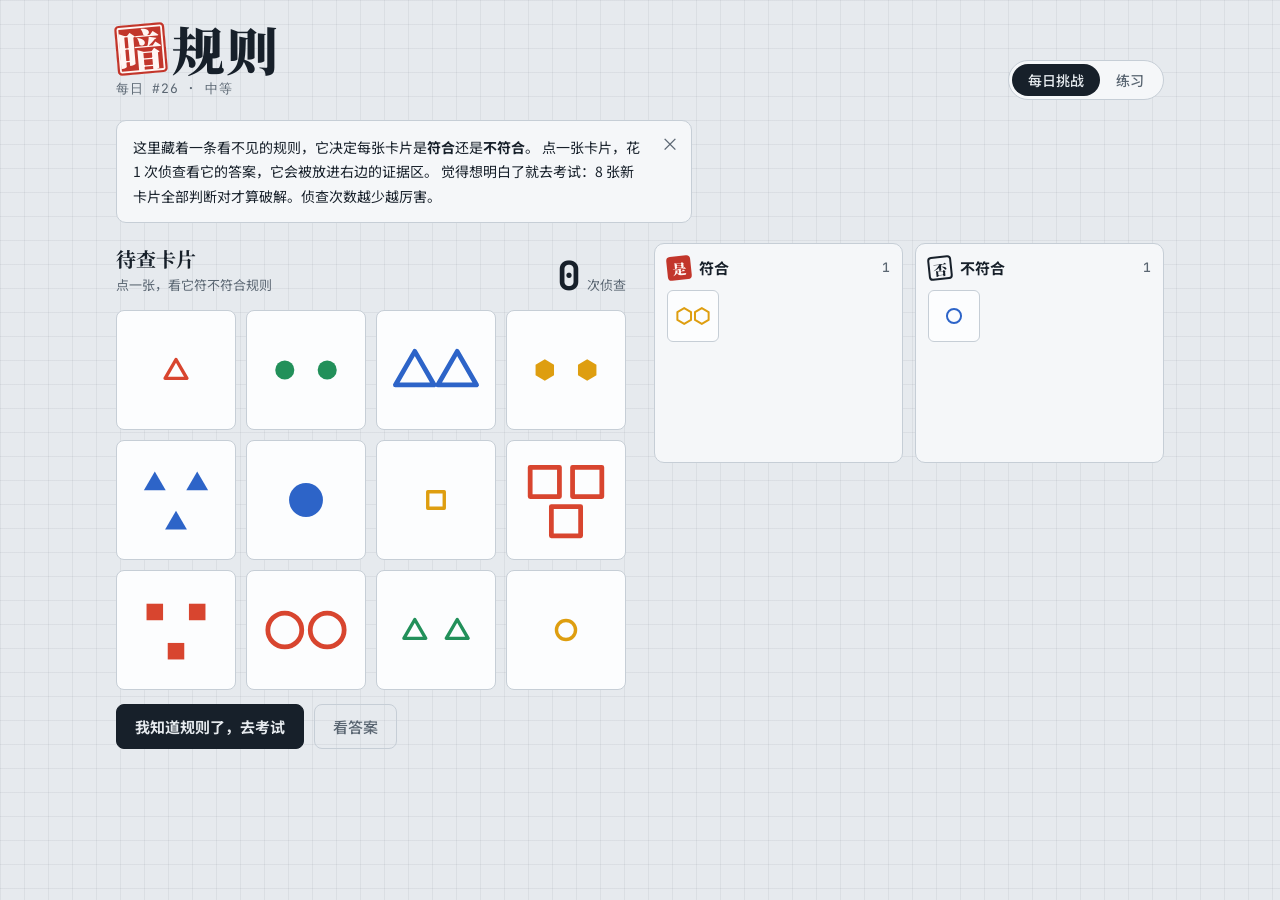
==== hidden-rule/index.html @ b1886784 "Add hidden-rule deduction game; link it from the homepage Co-Authored-By: Claude Opus 5.5 <noreply@a" ====
<!doctype html>
<html lang="zh-CN">
<head>
<meta charset="utf-8">
<meta name="viewport" content="width=device-width, initial-scale=1, viewport-fit=cover">
<title>暗规则</title>
<link rel="preconnect" href="https://fonts.googleapis.com">
<link rel="preconnect" href="https://fonts.gstatic.com" crossorigin>
<link rel="stylesheet" href="https://fonts.googleapis.com/css2?family=Noto+Serif+SC:wght@700;900&family=Noto+Sans+SC:wght@400;500;700&family=JetBrains+Mono:wght@500;700&display=swap">
<style>
/* Layout: an inspection desk on graph paper. Left: unknown cards to probe. Right: two evidence trays (是 / 否). Seals mark every verdict. */
:root {
  --paper: #E6EAEE;
  --sheet: #F5F7F9;
  --card: #FCFDFE;
  --ink: #17202A;
  --muted: #5A6672;
  --line: #C6CED6;
  --grid: rgba(23, 32, 42, 0.055);
  --seal: #C2362B;
  --seal-ink: #FFF6F3;
  --focus: #2D64C8;
  --shadow: rgba(23, 32, 42, 0.14);
  --scrim: rgba(18, 24, 31, 0.55);
  --c-r: #D8452F;
  --c-b: #2D64C8;
  --c-y: #DE9E10;
  --c-g: #22905A;
  --f-display: "Noto Serif SC", "Songti SC", "SimSun", serif;
  --f-body: "Noto Sans SC", "PingFang SC", "Microsoft YaHei", system-ui, sans-serif;
  --f-mono: "JetBrains Mono", ui-monospace, "Cascadia Mono", Consolas, monospace;
}
@media (prefers-color-scheme: dark) {
  :root:not([data-theme="light"]) {
    --paper: #11151A; --sheet: #191E25; --card: #212730; --ink: #E7EAEE; --muted: #98A2AD;
    --line: #2E3640; --grid: rgba(231, 234, 238, 0.04); --seal: #E0574A; --seal-ink: #1A0B09;
    --focus: #6B98F2; --shadow: rgba(0, 0, 0, 0.45); --scrim: rgba(0, 0, 0, 0.65);
    --c-r: #F0644E; --c-b: #5E90F2; --c-y: #F2BA36; --c-g: #3EBC79;
    color-scheme: dark;
  }
}
:root[data-theme="dark"] {
  --paper: #11151A; --sheet: #191E25; --card: #212730; --ink: #E7EAEE; --muted: #98A2AD;
  --line: #2E3640; --grid: rgba(231, 234, 238, 0.04); --seal: #E0574A; --seal-ink: #1A0B09;
  --focus: #6B98F2; --shadow: rgba(0, 0, 0, 0.45); --scrim: rgba(0, 0, 0, 0.65);
  --c-r: #F0644E; --c-b: #5E90F2; --c-y: #F2BA36; --c-g: #3EBC79;
  color-scheme: dark;
}

*, *::before, *::after { box-sizing: border-box; }
[hidden] { display: none !important; }
html, body { min-height: 100%; }
body { margin: 0; }
body {
  background-color: var(--paper);
  background-image:
    linear-gradient(var(--grid) 1px, transparent 1px),
    linear-gradient(90deg, var(--grid) 1px, transparent 1px);
  background-size: 24px 24px;
  color: var(--ink);
  font-family: var(--f-body);
  font-size: 15px;
  line-height: 1.6;
}
button { font-family: inherit; }
button:focus-visible { outline: 3px solid var(--focus); outline-offset: 2px; }

.app {
  max-width: 1080px;
  margin: 0 auto;
  padding-block: 20px 56px;
  padding-left: max(16px, env(safe-area-inset-left, 0px));
  padding-right: max(16px, env(safe-area-inset-right, 0px));
  display: flex;
  flex-direction: column;
  gap: 20px;
}

/* header */
.top { display: flex; flex-wrap: wrap; justify-content: space-between; align-items: flex-end; gap: 12px 20px; }
.brand { display: flex; flex-direction: column; gap: 2px; }
.brand h1 {
  margin: 0; font-family: var(--f-display); font-weight: 900;
  font-size: clamp(36px, 6vw, 52px); line-height: 1.1; letter-spacing: 0.04em;
  display: flex; align-items: center; gap: 0.12em;
}
.logo-seal {
  display: inline-grid; place-items: center; width: 1.12em; height: 1.12em;
  background: var(--seal); color: var(--seal-ink); border-radius: 0.1em;
  box-shadow: inset 0 0 0 0.05em var(--seal), inset 0 0 0 0.09em var(--seal-ink);
  transform: rotate(-5deg); font-size: 0.86em;
}
.tag { font-family: var(--f-mono); font-size: 13px; color: var(--muted); letter-spacing: 0.06em; }

.seg { display: inline-flex; border: 1px solid var(--line); border-radius: 999px; padding: 3px; background: var(--sheet); }
.seg button {
  border: 0; background: transparent; color: var(--muted); cursor: pointer;
  padding: 6px 16px; border-radius: 999px; font-size: 14px; font-weight: 500;
}
.seg button[aria-pressed="true"] { background: var(--ink); color: var(--paper); }
.seg.small button { padding: 4px 12px; font-size: 13px; }

.pracbar { display: flex; flex-wrap: wrap; align-items: center; gap: 10px; }
.pracbar .label { color: var(--muted); font-size: 14px; }

.intro {
  position: relative; background: var(--sheet); border: 1px solid var(--line); border-radius: 10px;
  padding-block: 14px; padding-left: 16px; padding-right: 44px; max-width: 72ch; margin: 0;
  font-size: 14px; line-height: 1.75;
}
.intro b { font-weight: 700; }
.intro .x {
  position: absolute; top: 8px; right: 8px; width: 28px; height: 28px; border: 0; border-radius: 6px;
  background: transparent; color: var(--muted); font-size: 18px; cursor: pointer; line-height: 1;
}

/* desk */
.desk { display: grid; grid-template-columns: minmax(0, 1fr) minmax(0, 1fr); gap: 28px; align-items: start; }
@media (max-width: 780px) { .desk { grid-template-columns: minmax(0, 1fr); } }

.board-wrap { display: flex; flex-direction: column; gap: 14px; min-width: 0; }
.board-head { display: flex; justify-content: space-between; align-items: flex-end; gap: 12px; }
.board-head h2 { margin: 0; font-family: var(--f-display); font-size: 20px; font-weight: 700; }
.board-head p { margin: 0; font-size: 13px; color: var(--muted); }
.counter { display: flex; align-items: baseline; gap: 6px; }
.counter b {
  font-family: var(--f-mono); font-weight: 700; font-size: 40px; line-height: 1;
  font-variant-numeric: tabular-nums; display: inline-block;
}
.counter b.bump { animation: bump 0.3s ease-out; }
.counter small { color: var(--muted); font-size: 13px; }

.board { display: grid; grid-template-columns: repeat(4, minmax(0, 1fr)); gap: 10px; position: relative; }
.card {
  appearance: none; aspect-ratio: 1; max-width: 100%; background: var(--card); border: 1px solid var(--line);
  border-radius: 8px; padding: 5%; cursor: pointer; position: relative; color: var(--ink);
  transition: transform 0.15s ease, box-shadow 0.15s ease;
}
.card svg { width: 100%; height: 100%; display: block; }
.card:hover:not(.probed) { transform: translateY(-2px); box-shadow: 0 6px 14px var(--shadow); }
.card.probed { cursor: default; }
.card.enter { animation: enter 0.35s ease-out; }

.stamp {
  position: absolute; inset: 20%; display: grid; place-items: center; border-radius: 6px;
  font-family: var(--f-display); font-weight: 900; font-size: min(34px, 7vw); line-height: 1;
  transform: rotate(-12deg); animation: stamp 0.3s cubic-bezier(0.2, 1.4, 0.4, 1) both; pointer-events: none;
}
.stamp.yes { background: var(--seal); color: var(--seal-ink); box-shadow: inset 0 0 0 3px var(--seal), inset 0 0 0 5px var(--seal-ink); }
.stamp.no { background: var(--card); color: var(--ink); border: 3px solid var(--ink); }

.board-lock {
  position: absolute; inset: -4px; border-radius: 12px; display: grid; place-items: center; text-align: center;
  background: color-mix(in srgb, var(--paper) 84%, transparent); backdrop-filter: blur(3px); padding: 16px;
}
.board-lock div { display: flex; flex-direction: column; align-items: center; gap: 12px; }
.board-lock p { margin: 0; font-family: var(--f-display); font-weight: 700; font-size: 20px; }

.actions { display: flex; flex-wrap: wrap; gap: 10px; }
.btn {
  font-size: 15px; font-weight: 700; padding: 11px 18px; border-radius: 8px; cursor: pointer;
  border: 1px solid var(--ink); background: transparent; color: var(--ink);
  transition: background 0.15s, border-color 0.15s, color 0.15s;
}
.btn.primary { background: var(--ink); color: var(--paper); }
.btn.primary:hover:not(:disabled) { background: var(--seal); border-color: var(--seal); color: var(--seal-ink); }
.btn.ghost { border-color: var(--line); color: var(--muted); font-weight: 500; }
.btn.ghost:hover { color: var(--ink); border-color: var(--ink); }
.btn.ghost.warn { color: var(--seal); border-color: var(--seal); }
.btn:disabled { opacity: 0.4; cursor: not-allowed; }

/* evidence */
.evidence { display: grid; grid-template-columns: minmax(0, 1fr) minmax(0, 1fr); gap: 12px; min-width: 0; }
.tray {
  background: var(--sheet); border: 1px solid var(--line); border-radius: 10px; padding: 12px;
  display: flex; flex-direction: column; gap: 10px; min-height: 220px; min-width: 0;
}
.tray h3 { margin: 0; display: flex; align-items: center; gap: 8px; font-size: 15px; font-weight: 700; }
.tray h3 .n { margin-left: auto; font-family: var(--f-mono); font-size: 13px; color: var(--muted); font-weight: 500; font-variant-numeric: tabular-nums; }
.chip {
  display: inline-grid; place-items: center; width: 24px; height: 24px; border-radius: 4px;
  font-family: var(--f-display); font-weight: 900; font-size: 14px; transform: rotate(-6deg);
}
.chip.yes { background: var(--seal); color: var(--seal-ink); }
.chip.no { border: 2px solid var(--ink); color: var(--ink); }
.tray-grid { display: flex; flex-wrap: wrap; gap: 6px; }
.mini { width: 52px; aspect-ratio: 1; background: var(--card); border: 1px solid var(--line); border-radius: 6px; padding: 3px; }
.mini svg { width: 100%; height: 100%; display: block; }
.mini.pop { animation: pop 0.5s ease-out; border-color: var(--ink); }
@media (max-width: 480px) { .mini { width: 42px; } }

/* sheets */
.sheet {
  position: fixed; inset: 0; z-index: 50; background: var(--scrim); display: grid; place-items: center; overflow-y: auto;
  padding-top: max(16px, env(safe-area-inset-top, 0px)); padding-bottom: max(16px, env(safe-area-inset-bottom, 0px));
  padding-left: max(16px, env(safe-area-inset-left, 0px)); padding-right: max(16px, env(safe-area-inset-right, 0px));
}
.panel {
  background: var(--sheet); color: var(--ink); border: 1px solid var(--line); border-radius: 14px;
  width: min(700px, 100%); padding: 24px; display: flex; flex-direction: column; gap: 16px;
  box-shadow: 0 24px 60px var(--shadow); animation: enter 0.25s ease-out;
}
.panel h2 { margin: 0; font-family: var(--f-display); font-weight: 900; font-size: 26px; text-wrap: balance; }
.panel p.lead { margin: 0; color: var(--muted); font-size: 14px; line-height: 1.75; max-width: 62ch; }
.panel-foot { display: flex; flex-wrap: wrap; align-items: center; justify-content: space-between; gap: 12px; }
.panel-foot .status { font-size: 14px; color: var(--muted); }
.panel-foot .status.bad { color: var(--seal); font-weight: 700; }
.panel-foot .btns { display: flex; flex-wrap: wrap; gap: 10px; }

.exam-grid { display: grid; grid-template-columns: repeat(auto-fill, minmax(130px, 1fr)); gap: 10px; }
.ecard { background: var(--card); border: 1px solid var(--line); border-radius: 10px; padding: 8px; display: flex; flex-direction: column; gap: 8px; }
.ecard .eimg { aspect-ratio: 1; position: relative; max-width: 100%; }
.ecard .eimg svg { width: 100%; height: 100%; display: block; }
.ecard .eimg .stamp { inset: 24%; font-size: 26px; }
.ecard.wrong { border-color: var(--seal); box-shadow: 0 0 0 2px var(--seal); }
.ecard.right { opacity: 0.7; }
.choice { display: grid; grid-template-columns: 1fr 1fr; gap: 6px; }
.ch {
  padding: 7px 0; font-size: 14px; font-weight: 500; border-radius: 6px; cursor: pointer;
  border: 1px solid var(--line); background: transparent; color: var(--ink);
}
.ch.yes.on { background: var(--seal); border-color: var(--seal); color: var(--seal-ink); font-weight: 700; }
.ch.no.on { background: var(--ink); border-color: var(--ink); color: var(--paper); font-weight: 700; }
.ch:disabled { cursor: default; }

.result-top { display: flex; align-items: center; gap: 20px; flex-wrap: wrap; }
.seal-big {
  flex: none; width: 96px; height: 96px; display: grid; grid-template-columns: 1fr 1fr; place-items: center;
  font-family: var(--f-display); font-weight: 900; font-size: 34px; line-height: 1; border-radius: 8px;
  transform: rotate(-8deg); animation: stamp 0.4s cubic-bezier(0.2, 1.4, 0.4, 1) both; padding: 10px;
}
.seal-big.win { background: var(--seal); color: var(--seal-ink); box-shadow: inset 0 0 0 4px var(--seal), inset 0 0 0 7px var(--seal-ink); }
.seal-big.gave { border: 4px solid var(--ink); color: var(--ink); }
.reveal { display: flex; flex-direction: column; gap: 4px; min-width: 0; flex: 1 1 260px; }
.reveal .k { font-size: 12px; letter-spacing: 0.12em; color: var(--muted); }
.reveal .v { font-family: var(--f-display); font-weight: 700; font-size: clamp(21px, 4vw, 28px); line-height: 1.35; text-wrap: balance; }
.stats { display: grid; grid-template-columns: repeat(3, minmax(0, 1fr)); gap: 10px; margin: 0; }
.stats div { background: var(--card); border: 1px solid var(--line); border-radius: 8px; padding: 10px 12px; min-width: 0; }
.stats dt { font-size: 12px; color: var(--muted); }
.stats dd { margin: 0; font-family: var(--f-mono); font-weight: 700; font-size: 22px; font-variant-numeric: tabular-nums; }
.stats dd.t { font-family: var(--f-display); font-size: 20px; }
.share { display: flex; flex-direction: column; gap: 8px; }
.share pre {
  margin: 0; font-family: var(--f-mono); font-size: 14px; line-height: 1.6; background: var(--card);
  border: 1px dashed var(--line); border-radius: 8px; padding: 12px; white-space: pre-wrap; word-break: break-all; user-select: all;
}
.next { font-size: 13px; color: var(--muted); font-variant-numeric: tabular-nums; }

@keyframes stamp { from { transform: rotate(-12deg) scale(1.9); opacity: 0; } to { opacity: 1; } }
@keyframes enter { from { opacity: 0; transform: scale(0.9); } to { opacity: 1; transform: none; } }
@keyframes pop { 0% { transform: scale(0.4); opacity: 0; } 60% { transform: scale(1.12); opacity: 1; } 100% { transform: none; } }
@keyframes bump { 50% { transform: scale(1.25); color: var(--seal); } }
@media (prefers-reduced-motion: reduce) {
  *, *::before, *::after { animation-duration: 0.01ms !important; transition-duration: 0.01ms !important; }
}
</style>
</head>
<body>

<div class="app">
  <header class="top">
    <div class="brand">
      <h1><span class="logo-seal">暗</span>规则</h1>
      <span class="tag" id="tag">每日 #1</span>
    </div>
    <div class="seg" role="group" aria-label="模式">
      <button id="m-daily" aria-pressed="true">每日挑战</button>
      <button id="m-prac" aria-pressed="false">练习</button>
    </div>
  </header>

  <div class="pracbar" id="pracbar" hidden>
    <span class="label">难度</span>
    <div class="seg small" role="group" aria-label="难度" id="diffs">
      <button data-d="easy" aria-pressed="false">简单</button>
      <button data-d="mid" aria-pressed="true">中等</button>
      <button data-d="hard" aria-pressed="false">困难</button>
    </div>
    <button class="btn ghost" id="reroll">换一条规则</button>
  </div>

  <p class="intro" id="intro" hidden>
    这里藏着一条看不见的规则，它决定每张卡片是<b>符合</b>还是<b>不符合</b>。
    点一张卡片，花 1 次侦查看它的答案，它会被放进右边的证据区。
    觉得想明白了就去考试：8 张新卡片全部判断对才算破解。侦查次数越少越厉害。
    <button class="x" id="intro-x" aria-label="关闭说明">×</button>
  </p>

  <main class="desk">
    <section class="board-wrap">
      <div class="board-head">
        <div>
          <h2>待查卡片</h2>
          <p>点一张，看它符不符合规则</p>
        </div>
        <div class="counter"><b id="probes">0</b><small>次侦查</small></div>
      </div>
      <div class="board" id="board"></div>
      <div class="actions">
        <button class="btn primary" id="exam-btn">我知道规则了，去考试</button>
        <button class="btn ghost" id="giveup">看答案</button>
      </div>
    </section>

    <section class="evidence" aria-label="证据区">
      <div class="tray">
        <h3><span class="chip yes">是</span>符合<span class="n" id="ny">0</span></h3>
        <div class="tray-grid" id="ev-yes"></div>
      </div>
      <div class="tray">
        <h3><span class="chip no">否</span>不符合<span class="n" id="nn">0</span></h3>
        <div class="tray-grid" id="ev-no"></div>
      </div>
    </section>
  </main>
</div>

<div class="sheet" id="exam" hidden>
  <div class="panel" role="dialog" aria-modal="true" aria-labelledby="exam-h">
    <h2 id="exam-h">考试</h2>
    <p class="lead">下面是 8 张新卡片，逐张判断它符不符合规则。全部判断对就算破解；错一张，侦查次数 +3，这 8 张会带着正确答案放进证据区。</p>
    <div class="exam-grid" id="exam-grid"></div>
    <div class="panel-foot">
      <span class="status" id="exam-status">已判断 0 / 8</span>
      <div class="btns">
        <button class="btn ghost" id="exam-back">先回去再查查</button>
        <button class="btn primary" id="exam-submit" disabled>交卷</button>
      </div>
    </div>
  </div>
</div>

<div class="sheet" id="result" hidden>
  <div class="panel" role="dialog" aria-modal="true" aria-labelledby="res-h" id="result-panel"></div>
</div>

<script>
(() => {
  /* ---------- data ---------- */
  const SHAPES = ["circle", "tri", "sq", "hex"];
  const CORNERS = { circle: 0, tri: 3, sq: 4, hex: 6 };
  const SHAPE_NAME = { circle: "圆形", tri: "三角形", sq: "方形", hex: "六边形" };
  const COLORS = ["r", "b", "y", "g"];
  const COLOR_NAME = { r: "红色", b: "蓝色", y: "黄色", g: "绿色" };
  const DIFF_NAME = { easy: "简单", mid: "中等", hard: "困难" };
  const warm = t => t.color === "r" || t.color === "y";

  const RULES = [
    { id: "red", d: "easy", text: "红色的", f: t => t.color === "r" },
    { id: "circle", d: "easy", text: "圆形", f: t => t.shape === "circle" },
    { id: "solid", d: "easy", text: "实心的", f: t => t.fill },
    { id: "big", d: "easy", text: "大的", f: t => t.big },
    { id: "one", d: "easy", text: "只有一个图形", f: t => t.n === 1 },
    { id: "notblue", d: "easy", text: "不是蓝色的", f: t => t.color !== "b" },
    { id: "angled", d: "easy", text: "有角的（不是圆形）", f: t => t.shape !== "circle" },

    { id: "redOrCircle", d: "mid", text: "红色的，或者是圆形", f: t => t.color === "r" || t.shape === "circle" },
    { id: "bigSolid", d: "mid", text: "又大又实心", f: t => t.big && t.fill },
    { id: "warm", d: "mid", text: "暖色（红色或黄色）", f: warm },
    { id: "odd", d: "mid", text: "图形个数是奇数（1 个或 3 个）", f: t => t.n % 2 === 1 },
    { id: "corners4", d: "mid", text: "角多于 3 个（方形或六边形）", f: t => CORNERS[t.shape] > 3 },
    { id: "hollowOrSmall", d: "mid", text: "空心的，或者是小的", f: t => !t.fill || !t.big },
    { id: "multiNotGreen", d: "mid", text: "至少两个图形，并且不是绿色", f: t => t.n >= 2 && t.color !== "g" },
    { id: "triOrSq", d: "mid", text: "三角形或方形", f: t => t.shape === "tri" || t.shape === "sq" },
    { id: "yellowOr3", d: "mid", text: "黄色的，或者正好有 3 个图形", f: t => t.color === "y" || t.n === 3 },

    { id: "redSolid", d: "hard", text: "如果是红色，就必须是实心的", f: t => t.color !== "r" || t.fill },
    { id: "match", d: "hard", text: "大小和填充对得上：大的实心，小的空心", f: t => t.fill === t.big },
    { id: "even", d: "hard", text: "角的个数是偶数（圆形算 0 个）", f: t => CORNERS[t.shape] % 2 === 0 },
    { id: "total8", d: "hard", text: "所有图形的角加起来至少 8 个", f: t => CORNERS[t.shape] * t.n >= 8 },
    { id: "twoOf3", d: "hard", text: "红色、实心、大，这三项正好满足两项", f: t => (t.color === "r") + t.fill + t.big === 2 },
    { id: "coolCircle", d: "hard", text: "冷色的圆形，或者暖色的非圆形", f: t => !warm(t) === (t.shape === "circle") },
    { id: "hollowMany", d: "hard", text: "如果是空心的，就至少有两个图形", f: t => t.fill || t.n >= 2 },
  ];
  /* ---------- generated two-attribute rules ----------
     Atoms are single-attribute facts. Pairs of atoms from different attribute
     groups are combined with 并且 / 或者 / 如果…就 / 正好一个 / 同真同假,
     with either side optionally negated. Rules with identical truth tables
     (over all 192 possible cards) are merged, keeping the plainest wording. */
  const ATOMS = [
    { id: "r", g: "c", p: "是红色的", n: "不是红色的", f: t => t.color === "r" },
    { id: "b", g: "c", p: "是蓝色的", n: "不是蓝色的", f: t => t.color === "b" },
    { id: "y", g: "c", p: "是黄色的", n: "不是黄色的", f: t => t.color === "y" },
    { id: "g", g: "c", p: "是绿色的", n: "不是绿色的", f: t => t.color === "g" },
    { id: "wm", g: "c", p: "是暖色（红或黄）", n: "是冷色（蓝或绿）", nat: true, f: warm },
    { id: "ci", g: "s", p: "是圆形", n: "不是圆形", f: t => t.shape === "circle" },
    { id: "tr", g: "s", p: "是三角形", n: "不是三角形", f: t => t.shape === "tri" },
    { id: "sq", g: "s", p: "是方形", n: "不是方形", f: t => t.shape === "sq" },
    { id: "hx", g: "s", p: "是六边形", n: "不是六边形", f: t => t.shape === "hex" },
    { id: "c4", g: "s", p: "角多于 3 个", n: "角不超过 3 个", nat: true, f: t => CORNERS[t.shape] > 3 },
    { id: "so", g: "f", p: "是实心的", n: "是空心的", nat: true, f: t => t.fill },
    { id: "bg", g: "z", p: "是大的", n: "是小的", nat: true, f: t => t.big },
    { id: "n1", g: "n", p: "只有 1 个图形", n: "不止 1 个图形", f: t => t.n === 1 },
    { id: "n3", g: "n", p: "正好 3 个图形", n: "不是 3 个图形", f: t => t.n === 3 },
    { id: "od", g: "n", p: "图形个数是奇数", n: "图形个数是偶数", nat: true, f: t => t.n % 2 === 1 },
    { id: "t8", g: "t", p: "所有角加起来至少 8 个", n: "所有角加起来不到 8 个", nat: true, f: t => CORNERS[t.shape] * t.n >= 8 },
  ];
  // "total corners" already depends on shape and count, so don't pair it with those
  const NO_MIX = { t: ["s", "n"] };
  const compatible = (a, b) => a.g !== b.g && !(NO_MIX[a.g] || []).includes(b.g) && !(NO_MIX[b.g] || []).includes(a.g);

  const ALL_TILES = [];
  for (const shape of SHAPES) for (const color of COLORS) for (const fill of [true, false])
    for (const big of [true, false]) for (let n = 1; n <= 3; n++) ALL_TILES.push({ shape, color, fill, big, n });
  const keyOf = f => ALL_TILES.map(t => (f(t) ? 1 : 0)).join("");

  function genRules() {
    const taken = new Set(RULES.map(r => keyOf(r.f)));
    ATOMS.forEach(a => { taken.add(keyOf(a.f)); taken.add(keyOf(t => !a.f(t))); });
    const best = new Map();
    const offer = c => {
      const key = keyOf(c.f);
      if (taken.has(key)) return;
      const cur = best.get(key);
      if (!cur || c.score < cur.score) best.set(key, c);
    };
    const lit = (a, neg) => ({ txt: neg ? a.n : a.p, f: neg ? t => !a.f(t) : a.f, tag: (neg ? "~" : "") + a.id, neg });
    for (const a of ATOMS) for (const b of ATOMS) {
      if (a === b || !compatible(a, b)) continue;
      for (const na of [false, true]) for (const nb of [false, true]) {
        // "是空心的" or "是小的" reads as a plain fact, so natural opposites don't count as negations
        const A = lit(a, na), B = lit(b, nb), tags = A.tag + ":" + B.tag;
        const negs = (na && !a.nat) + (nb && !b.nat);
        offer({ id: "and:" + tags, k: "and", negs, score: negs * 10 + 0, text: `${A.txt}，并且${B.txt}`, f: t => A.f(t) && B.f(t) });
        offer({ id: "or:" + tags, k: "or", negs, score: negs * 10 + 1, text: `${A.txt}，或者${B.txt}`, f: t => A.f(t) || B.f(t) });
        offer({ id: "if:" + tags, k: "if", negs, score: negs * 10 + 2, text: `如果${A.txt}，就必须${B.txt}`, f: t => !A.f(t) || B.f(t) });
      }
      const A = lit(a, false), B = lit(b, false), tags = A.tag + ":" + B.tag;
      offer({ id: "xor:" + tags, k: "xor", negs: 0, score: 3, text: `「${A.txt}」和「${B.txt}」正好满足其中一个`, f: t => A.f(t) !== B.f(t) });
      offer({ id: "iff:" + tags, k: "iff", negs: 0, score: 4, text: `「${A.txt}」和「${B.txt}」要么都满足，要么都不满足`, f: t => A.f(t) === B.f(t) });
    }
    const out = [];
    for (const [key, c] of best) {
      const share = key.split("").filter(x => x === "1").length / key.length;
      if (share < 0.15 || share > 0.85) continue;
      const d = (c.k === "and" || c.k === "or") && c.negs <= 1 ? "mid" : "hard";
      out.push({ id: c.id, d, text: c.text, f: c.f });
    }
    return out;
  }
  RULES.push(...genRules());
  const ruleById = id => RULES.find(r => r.id === id);

  /* ---------- rng (serializable mulberry32) ---------- */
  function rnd(R) {
    R.s = (R.s + 0x6D2B79F5) | 0;
    let t = Math.imul(R.s ^ (R.s >>> 15), 1 | R.s);
    t = (t + Math.imul(t ^ (t >>> 7), 61 | t)) ^ t;
    return ((t ^ (t >>> 14)) >>> 0) / 4294967296;
  }
  const pickR = (R, arr) => arr[Math.floor(rnd(R) * arr.length)];

  /* ---------- storage ---------- */
  const store = {
    get(k) { try { const v = localStorage.getItem(k); return v ? JSON.parse(v) : null; } catch (e) { return null; } },
    set(k, v) { try { localStorage.setItem(k, JSON.stringify(v)); } catch (e) {} },
  };

  /* ---------- daily ---------- */
  function todayN() {
    const now = new Date();
    const a = new Date(now.getFullYear(), now.getMonth(), now.getDate());
    const e = new Date(2026, 10, 11);
    return Math.max(1, Math.round((a - e) / 864e5) + 1);
  }
  // Fixed schedule: shuffle mid and hard rules separately, then interleave them
  // evenly so hard days are spread out instead of clumping together.
  const DAILY_POOL = (() => {
    const R = { s: 20261111 };
    const shuffled = d => {
      const p = RULES.filter(r => r.d === d).map(r => r.id);
      for (let i = p.length - 1; i > 0; i--) { const j = Math.floor(rnd(R) * (i + 1)); [p[i], p[j]] = [p[j], p[i]]; }
      return p;
    };
    const mid = shuffled("mid"), hard = shuffled("hard"), out = [];
    let i = 0, j = 0;
    while (i < mid.length || j < hard.length) {
      const midBehind = i / mid.length <= j / hard.length;
      if (i < mid.length && (midBehind || j >= hard.length)) out.push(mid[i++]);
      else out.push(hard[j++]);
    }
    return out;
  })();
  const dailyKey = n => "agz-d-" + n;

  /* ---------- game state ---------- */
  let games = { daily: null, prac: null };
  let S = null;
  let pracDiff = store.get("agz-diff") || "mid";
  const busy = new Set();

  const rule = () => ruleById(S.ruleId);
  function randTile(R) {
    return { shape: pickR(R, SHAPES), color: pickR(R, COLORS), fill: rnd(R) < 0.5, big: rnd(R) < 0.5, n: 1 + Math.floor(rnd(R) * 3) };
  }
  function genTile(want) {
    const r = rule(); let t;
    for (let i = 0; i < 400; i++) { t = randTile(S.R); if (r.f(t) === want) break; }
    return t;
  }
  function newTile(want) { const t = genTile(want); t.id = S.uid++; return t; }
  const coin = () => rnd(S.R) < 0.5;

  function fresh(mode) {
    const daily = todayN();
    let ruleId, seed;
    if (mode === "daily") {
      ruleId = DAILY_POOL[(daily - 1) % DAILY_POOL.length];
      seed = daily * 7919 + 101;
    } else {
      const prev = games.prac && games.prac.ruleId;
      const pool = RULES.filter(r => r.d === pracDiff && r.id !== prev);
      ruleId = pool[Math.floor(Math.random() * pool.length)].id;
      seed = Math.floor(Math.random() * 2147483647);
    }
    S = { mode, daily, ruleId, R: { s: seed }, uid: 1, board: [], yes: [], no: [], probes: 0, exams: 0, seq: [], status: "play", exam: null, last: [] };
    S.yes.push(newTile(true));
    S.no.push(newTile(false));
    for (let i = 0; i < 12; i++) S.board.push(newTile(coin()));
    games[mode] = S;
    return S;
  }
  function save() { if (S.mode === "daily") store.set(dailyKey(S.daily), S); }

  /* ---------- drawing ---------- */
  const POS = { 1: [[50, 50]], 2: [[30, 50], [70, 50]], 3: [[30, 33], [70, 33], [50, 70]] };
  function poly(cx, cy, R, start, k) {
    const pts = [];
    for (let i = 0; i < k; i++) {
      const a = (start + (360 / k) * i) * Math.PI / 180;
      pts.push((cx + R * Math.cos(a)).toFixed(1) + "," + (cy + R * Math.sin(a)).toFixed(1));
    }
    return pts.join(" ");
  }
  function tileSVG(t) {
    const r = t.big ? 16 : 9;
    const col = "var(--c-" + t.color + ")";
    const sw = t.big ? 4.5 : 3.2;
    const st = t.fill ? `fill:${col}` : `fill:none;stroke:${col};stroke-width:${sw};stroke-linejoin:round`;
    const parts = POS[t.n].map(([x, y]) => {
      if (t.shape === "circle") return `<circle cx="${x}" cy="${y}" r="${r}" style="${st}"/>`;
      if (t.shape === "tri") return `<polygon points="${poly(x, y + r * 0.22, r * 1.32, -90, 3)}" style="${st}"/>`;
      if (t.shape === "sq") return `<polygon points="${poly(x, y, r * 1.22, 45, 4)}" style="${st}"/>`;
      return `<polygon points="${poly(x, y, r * 1.12, -90, 6)}" style="${st}"/>`;
    });
    return `<svg viewBox="0 0 100 100" aria-hidden="true">${parts.join("")}</svg>`;
  }
  const label = t => `${t.n}个${t.big ? "大" : "小"}${t.fill ? "实心" : "空心"}${COLOR_NAME[t.color]}${SHAPE_NAME[t.shape]}`;
  const stampHTML = ok => `<span class="stamp ${ok ? "yes" : "no"}">${ok ? "是" : "否"}</span>`;

  /* ---------- dom ---------- */
  const $ = s => document.querySelector(s);
  const boardEl = $("#board");

  function cardHTML(t, i, enter) {
    return `<button class="card${enter ? " enter" : ""}" data-i="${i}" aria-label="${label(t)}，点击侦查">${tileSVG(t)}</button>`;
  }
  function renderBoard() {
    boardEl.innerHTML = S.board.map((t, i) => cardHTML(t, i, false)).join("") + lockHTML();
  }
  function lockHTML() {
    if (S.status === "play") return "";
    const msg = S.status === "win" ? (S.mode === "daily" ? "今天的规则已破解" : "已破解") : "规则已揭晓";
    const next = S.mode === "daily" ? `<button class="btn ghost" data-act="go-prac">去练习</button>` : `<button class="btn ghost" data-act="next">下一条规则</button>`;
    return `<div class="board-lock"><div><p>${msg}</p><div class="actions"><button class="btn primary" data-act="show-result">查看结果</button>${next}</div></div></div>`;
  }
  function miniHTML(t) {
    return `<div class="mini${S.last.includes(t.id) ? " pop" : ""}" role="img" aria-label="${label(t)}">${tileSVG(t)}</div>`;
  }
  function renderEvidence() {
    $("#ev-yes").innerHTML = S.yes.map(miniHTML).join("");
    $("#ev-no").innerHTML = S.no.map(miniHTML).join("");
    $("#ny").textContent = S.yes.length;
    $("#nn").textContent = S.no.length;
  }
  function renderCounter(bump) {
    const b = $("#probes");
    b.textContent = S.probes;
    if (bump) { b.classList.remove("bump"); void b.offsetWidth; b.classList.add("bump"); }
  }
  function renderChrome() {
    $("#tag").textContent = S.mode === "daily" ? `每日 #${S.daily} · ${DIFF_NAME[rule().d]}` : `练习 · ${DIFF_NAME[rule().d]}`;
    $("#m-daily").setAttribute("aria-pressed", S.mode === "daily");
    $("#m-prac").setAttribute("aria-pressed", S.mode === "prac");
    $("#pracbar").hidden = S.mode !== "prac";
    document.querySelectorAll("#diffs button").forEach(b => b.setAttribute("aria-pressed", b.dataset.d === pracDiff));
    const playing = S.status === "play";
    $("#exam-btn").disabled = !playing;
    $("#giveup").disabled = !playing;
    resetGiveup();
  }
  function renderAll() { renderChrome(); renderBoard(); renderEvidence(); renderCounter(false); }

  /* ---------- probing ---------- */
  function probe(i) {
    if (S.status !== "play" || busy.has(i)) return;
    const t = S.board[i];
    const ok = rule().f(t);
    busy.add(i);
    S.probes++;
    S.seq.push(ok ? "y" : "n");
    const card = boardEl.children[i];
    card.classList.add("probed");
    card.insertAdjacentHTML("beforeend", stampHTML(ok));
    renderCounter(true);
    const g = S;
    setTimeout(() => {
      (ok ? g.yes : g.no).unshift(t);
      g.last = [t.id];
      g.board[i] = newTileFor(g, coinFor(g));
      busy.delete(i);
      if (g !== S) return;
      save();
      const el = boardEl.children[i];
      if (el) el.outerHTML = cardHTML(S.board[i], i, true);
      renderEvidence();
    }, 560);
  }
  // the timeout may finish after a mode switch; draw from that game's own rng
  function newTileFor(g, want) { const cur = S; S = g; const t = newTile(want); S = cur; return t; }
  function coinFor(g) { return rnd(g.R) < 0.5; }

  boardEl.addEventListener("click", e => {
    const act = e.target.closest("[data-act]");
    if (act) return handleAct(act.dataset.act);
    const c = e.target.closest(".card");
    if (c) probe(+c.dataset.i);
  });

  /* ---------- exam ---------- */
  function buildExam() {
    const r = rule();
    let best = null, bestScore = -1;
    for (let k = 0; k < 120; k++) {
      const wants = [true, true, true, true, false, false, false, false];
      for (let i = wants.length - 1; i > 0; i--) { const j = Math.floor(rnd(S.R) * (i + 1)); [wants[i], wants[j]] = [wants[j], wants[i]]; }
      const tiles = wants.map(w => genTile(w));
      let score = 0;
      for (const o of RULES) {
        if (o === r) continue;
        let d = 0;
        for (const t of tiles) if (o.f(t) !== r.f(t)) d++;
        if (d > 0) score += 1 + d * 0.02;
      }
      if (score > bestScore) { bestScore = score; best = tiles; }
    }
    best.forEach(t => (t.id = S.uid++));
    return best;
  }
  function openExam() {
    if (S.status !== "play") return;
    if (!S.exam) { S.exam = { tiles: buildExam(), ans: Array(8).fill(null), graded: false }; save(); }
    renderExam();
    $("#exam").hidden = false;
  }
  function renderExam() {
    const ex = S.exam, r = rule();
    $("#exam-grid").innerHTML = ex.tiles.map((t, i) => {
      const a = ex.ans[i];
      const truth = r.f(t);
      const cls = ex.graded ? ((a === 1) === truth ? " right" : " wrong") : "";
      const dis = ex.graded ? " disabled" : "";
      return `<div class="ecard${cls}">
        <div class="eimg" role="img" aria-label="${label(t)}">${tileSVG(t)}${ex.graded ? stampHTML(truth) : ""}</div>
        <div class="choice">
          <button class="ch yes${a === 1 ? " on" : ""}" data-k="${i}" data-a="1" aria-pressed="${a === 1}"${dis}>符合</button>
          <button class="ch no${a === 0 ? " on" : ""}" data-k="${i}" data-a="0" aria-pressed="${a === 0}"${dis}>不符</button>
        </div></div>`;
    }).join("");
    const done = ex.ans.filter(a => a !== null).length;
    const st = $("#exam-status"), sub = $("#exam-submit"), back = $("#exam-back");
    if (ex.graded) {
      const wrong = ex.tiles.filter((t, i) => (ex.ans[i] === 1) !== r.f(t)).length;
      st.textContent = `错了 ${wrong} 张，侦查 +3。看看标红的几张，再想想。`;
      st.className = "status bad";
      sub.textContent = "放进证据区，继续查";
      sub.disabled = false;
      back.hidden = true;
    } else {
      st.textContent = `已判断 ${done} / 8`;
      st.className = "status";
      sub.textContent = "交卷";
      sub.disabled = done < 8;
      back.hidden = false;
    }
  }
  $("#exam-grid").addEventListener("click", e => {
    const b = e.target.closest(".ch");
    if (!b || S.exam.graded) return;
    S.exam.ans[+b.dataset.k] = +b.dataset.a;
    save();
    renderExam();
  });
  function closeExam() {
    $("#exam").hidden = true;
    if (S.exam && S.exam.graded) {
      const r = rule();
      S.last = S.exam.tiles.map(t => t.id);
      S.exam.tiles.forEach(t => (r.f(t) ? S.yes : S.no).unshift(t));
      S.exam = null;
      save();
      renderEvidence();
    }
  }
  $("#exam-submit").addEventListener("click", () => {
    const ex = S.exam;
    if (ex.graded) return closeExam();
    const r = rule();
    const wrong = ex.tiles.filter((t, i) => (ex.ans[i] === 1) !== r.f(t)).length;
    S.exams++;
    if (wrong === 0) {
      S.seq.push("w");
      S.status = "win";
      S.exam = null;
      save();
      $("#exam").hidden = true;
      renderAll();
      showResult();
    } else {
      S.probes += 3;
      S.seq.push("x");
      ex.graded = true;
      save();
      renderCounter(true);
      renderExam();
    }
  });
  $("#exam-back").addEventListener("click", closeExam);
  $("#exam").addEventListener("click", e => { if (e.target.id === "exam") closeExam(); });
  $("#exam-btn").addEventListener("click", openExam);

  /* ---------- give up ---------- */
  let giveupArmed = null;
  function resetGiveup() {
    clearTimeout(giveupArmed); giveupArmed = null;
    const b = $("#giveup"); b.textContent = "看答案"; b.classList.remove("warn");
  }
  $("#giveup").addEventListener("click", () => {
    if (S.status !== "play") return;
    const b = $("#giveup");
    if (!giveupArmed) {
      b.textContent = "确定放弃？再点一次";
      b.classList.add("warn");
      giveupArmed = setTimeout(resetGiveup, 3000);
      return;
    }
    resetGiveup();
    S.status = "gave";
    S.seq.push("g");
    S.exam = null;
    save();
    renderAll();
    showResult();
  });

  /* ---------- result ---------- */
  function rank() {
    if (S.status === "gave") return "迷途者";
    const p = S.probes;
    if (p <= 4) return "读心者";
    if (p <= 8) return "名侦探";
    if (p <= 13) return "见习侦探";
    return "执着的人";
  }
  function streak() {
    const n = todayN();
    const today = store.get(dailyKey(n));
    let k = today && today.status === "win" ? n : n - 1, c = 0;
    while (k >= 1) { const g = store.get(dailyKey(k)); if (g && g.status === "win") { c++; k--; } else break; }
    return c;
  }
  const EMO = { y: "🟩", n: "⬜", x: "🟥", w: "✅", g: "🏳️" };
  function shareText() {
    const head = S.mode === "daily" ? `暗规则 每日 #${S.daily}` : `暗规则 练习 · ${DIFF_NAME[rule().d]}`;
    const line = S.status === "win" ? `🔍 ${S.probes} 次侦查 · 考试 ${S.exams} 次` : `🏳️ 放弃了（侦查 ${S.probes} 次）`;
    const em = S.seq.map(s => EMO[s]);
    const rows = [];
    for (let i = 0; i < em.length; i += 10) rows.push(em.slice(i, i + 10).join(""));
    return [head, line, ...rows, `称号：${rank()}`].join("\n");
  }
  function untilMidnight() {
    const now = new Date();
    const m = new Date(now.getFullYear(), now.getMonth(), now.getDate() + 1);
    const mins = Math.max(0, Math.ceil((m - now) / 60000));
    return `${Math.floor(mins / 60)} 小时 ${mins % 60} 分`;
  }
  let clock = null;
  function showResult() {
    const win = S.status === "win";
    const daily = S.mode === "daily";
    const seal = win ? `<span>破</span><span>解</span>` : `<span>揭</span><span>晓</span>`;
    const st = daily && win ? streak() : null;
    $("#result-panel").innerHTML = `
      <div class="result-top">
        <div class="seal-big ${win ? "win" : "gave"}" aria-hidden="true">${seal}</div>
        <div class="reveal">
          <h2 id="res-h">${win ? (S.exams === 1 ? "一次考过，漂亮" : "破解成功") : "答案在这里"}</h2>
          <span class="k">规则是</span>
          <span class="v">${rule().text}</span>
        </div>
      </div>
      <dl class="stats">
        <div><dt>侦查次数</dt><dd>${S.probes}</dd></div>
        <div><dt>${st !== null ? "连续破解" : "考试次数"}</dt><dd>${st !== null ? st + " 天" : S.exams}</dd></div>
        <div><dt>称号</dt><dd class="t">${rank()}</dd></div>
      </dl>
      <div class="share">
        <pre id="share-text">${shareText()}</pre>
        <div class="actions"><button class="btn ghost" id="copy">复制成绩</button></div>
      </div>
      ${daily ? `<span class="next" id="next">下一条每日规则：${untilMidnight()}后</span>` : ""}
      <div class="panel-foot">
        <span></span>
        <div class="btns">
          <button class="btn ghost" data-act="close-result">关闭</button>
          ${daily ? `<button class="btn primary" data-act="go-prac">练习一局</button>` : `<button class="btn primary" data-act="next">下一条规则</button>`}
        </div>
      </div>`;
    $("#result").hidden = false;
    clearInterval(clock);
    if (daily) clock = setInterval(() => { const n = $("#next"); if (n) n.textContent = `下一条每日规则：${untilMidnight()}后`; }, 30000);
  }
  function closeResult() { $("#result").hidden = true; clearInterval(clock); }
  $("#result").addEventListener("click", e => {
    if (e.target.id === "result") return closeResult();
    if (e.target.id === "copy") {
      const txt = shareText(), btn = e.target;
      const fallback = () => {
        const pre = $("#share-text"); const range = document.createRange(); range.selectNodeContents(pre);
        const sel = getSelection(); sel.removeAllRanges(); sel.addRange(range);
        btn.textContent = "已选中，按 Ctrl+C 复制";
      };
      try {
        navigator.clipboard.writeText(txt).then(() => { btn.textContent = "已复制"; }, fallback);
      } catch (err) { fallback(); }
      return;
    }
    const act = e.target.closest("[data-act]");
    if (act) handleAct(act.dataset.act);
  });

  function handleAct(a) {
    if (a === "show-result") return showResult();
    if (a === "close-result") return closeResult();
    if (a === "go-prac") { closeResult(); return switchMode("prac"); }
    if (a === "next") { closeResult(); fresh("prac"); return renderAll(); }
  }

  /* ---------- modes ---------- */
  function loadDaily() {
    const n = todayN();
    if (games.daily && games.daily.daily === n) return games.daily;
    const saved = store.get(dailyKey(n));
    if (saved && saved.ruleId) { games.daily = saved; return saved; }
    const cur = S; const g = fresh("daily"); S = cur; return g;
  }
  function switchMode(m) {
    busy.clear();
    $("#exam").hidden = true;
    if (m === "daily") S = loadDaily();
    else S = games.prac || fresh("prac");
    renderAll();
    if (m === "daily" && S.status !== "play") showResult();
  }
  $("#m-daily").addEventListener("click", () => switchMode("daily"));
  $("#m-prac").addEventListener("click", () => switchMode("prac"));
  document.querySelectorAll("#diffs button").forEach(b => b.addEventListener("click", () => {
    pracDiff = b.dataset.d; store.set("agz-diff", pracDiff);
    fresh("prac"); renderAll();
  }));
  $("#reroll").addEventListener("click", () => { fresh("prac"); renderAll(); });

  document.addEventListener("keydown", e => {
    if (e.key !== "Escape") return;
    if (!$("#exam").hidden) closeExam();
    else if (!$("#result").hidden) closeResult();
  });

  /* ---------- intro ---------- */
  if (!store.get("agz-seen")) $("#intro").hidden = false;
  $("#intro-x").addEventListener("click", () => { $("#intro").hidden = true; store.set("agz-seen", 1); });

  /* ---------- boot ---------- */
  switchMode("daily");
})();
</script>
</body>
</html>
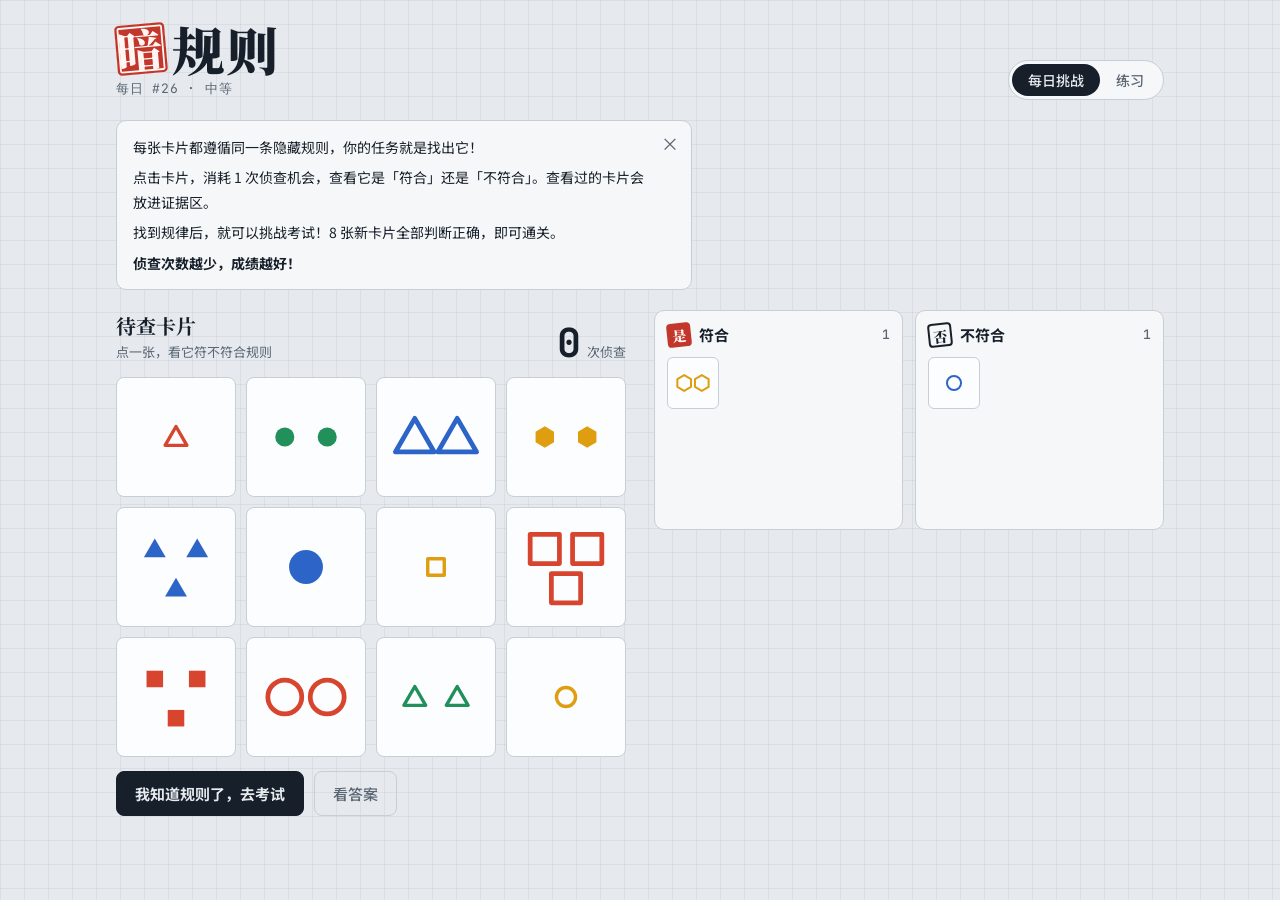
==== commit c00c7b17: "hidden-rule: rewrite intro text Co-Authored-By: Claude Opus 5.5 <noreply@anthropic.com>" ====
--- a/hidden-rule/index.html
+++ b/hidden-rule/index.html
@@ -107,7 +107,9 @@
   position: relative; background: var(--sheet); border: 1px solid var(--line); border-radius: 10px;
   padding-block: 14px; padding-left: 16px; padding-right: 44px; max-width: 72ch; margin: 0;
   font-size: 14px; line-height: 1.75;
-}
+  display: flex; flex-direction: column; gap: 6px;
+}
+.intro p { margin: 0; }
 .intro b { font-weight: 700; }
 .intro .x {
   position: absolute; top: 8px; right: 8px; width: 28px; height: 28px; border: 0; border-radius: 6px;
@@ -279,12 +281,13 @@
     <button class="btn ghost" id="reroll">换一条规则</button>
   </div>
 
-  <p class="intro" id="intro" hidden>
-    这里藏着一条看不见的规则，它决定每张卡片是<b>符合</b>还是<b>不符合</b>。
-    点一张卡片，花 1 次侦查看它的答案，它会被放进右边的证据区。
-    觉得想明白了就去考试：8 张新卡片全部判断对才算破解。侦查次数越少越厉害。
+  <div class="intro" id="intro" hidden>
+    <p>每张卡片都遵循同一条隐藏规则，你的任务就是找出它！</p>
+    <p>点击卡片，消耗 1 次侦查机会，查看它是「符合」还是「不符合」。查看过的卡片会放进证据区。</p>
+    <p>找到规律后，就可以挑战考试！8 张新卡片全部判断正确，即可通关。</p>
+    <p><b>侦查次数越少，成绩越好！</b></p>
     <button class="x" id="intro-x" aria-label="关闭说明">×</button>
-  </p>
+  </div>
 
   <main class="desk">
     <section class="board-wrap">
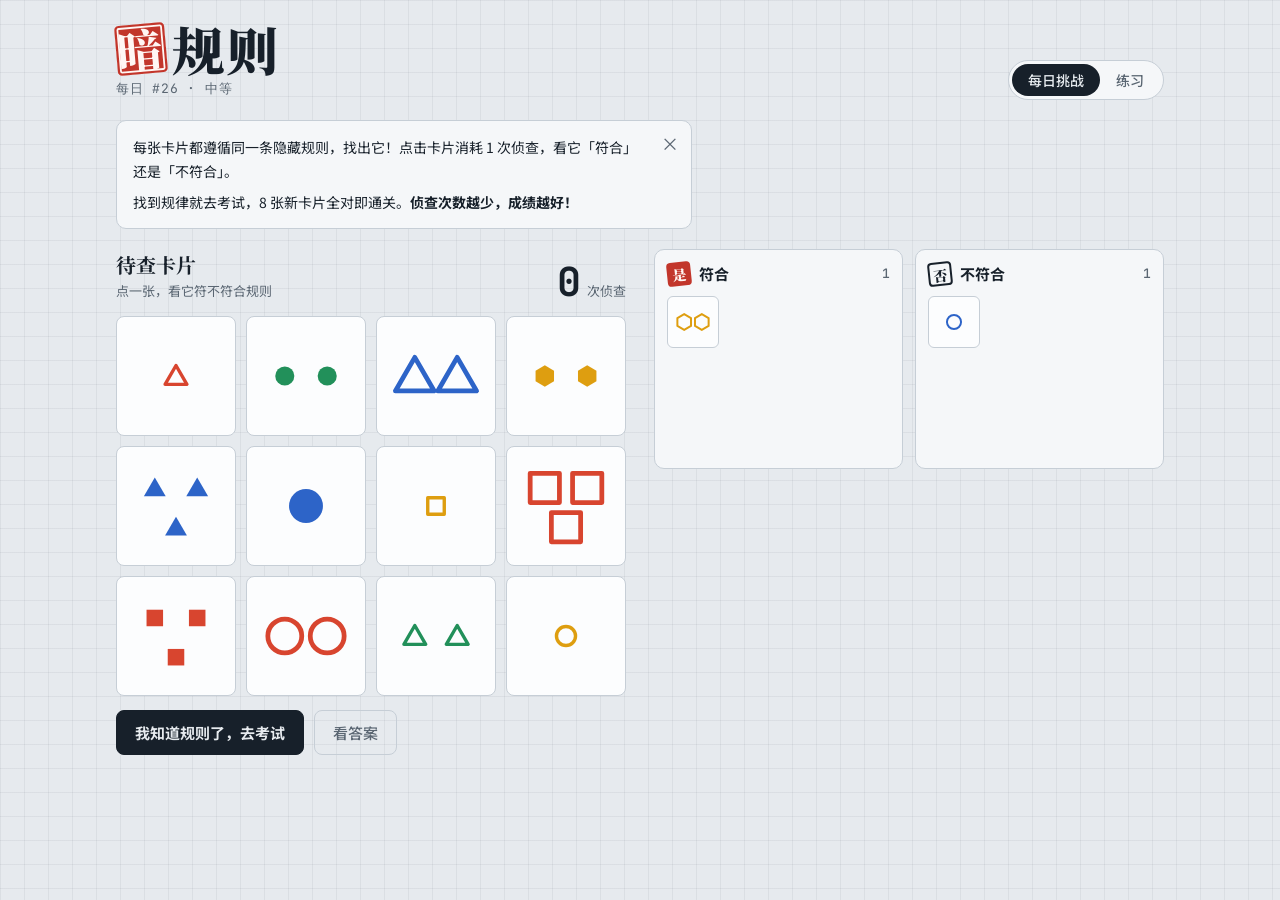
==== commit 40f5bdcb: "hidden-rule: shorten intro text Co-Authored-By: Claude Opus 5.5 <noreply@anthropic.com>" ====
--- a/hidden-rule/index.html
+++ b/hidden-rule/index.html
@@ -282,10 +282,8 @@
   </div>
 
   <div class="intro" id="intro" hidden>
-    <p>每张卡片都遵循同一条隐藏规则，你的任务就是找出它！</p>
-    <p>点击卡片，消耗 1 次侦查机会，查看它是「符合」还是「不符合」。查看过的卡片会放进证据区。</p>
-    <p>找到规律后，就可以挑战考试！8 张新卡片全部判断正确，即可通关。</p>
-    <p><b>侦查次数越少，成绩越好！</b></p>
+    <p>每张卡片都遵循同一条隐藏规则，找出它！点击卡片消耗 1 次侦查，看它「符合」还是「不符合」。</p>
+    <p>找到规律就去考试，8 张新卡片全对即通关。<b>侦查次数越少，成绩越好！</b></p>
     <button class="x" id="intro-x" aria-label="关闭说明">×</button>
   </div>
 
